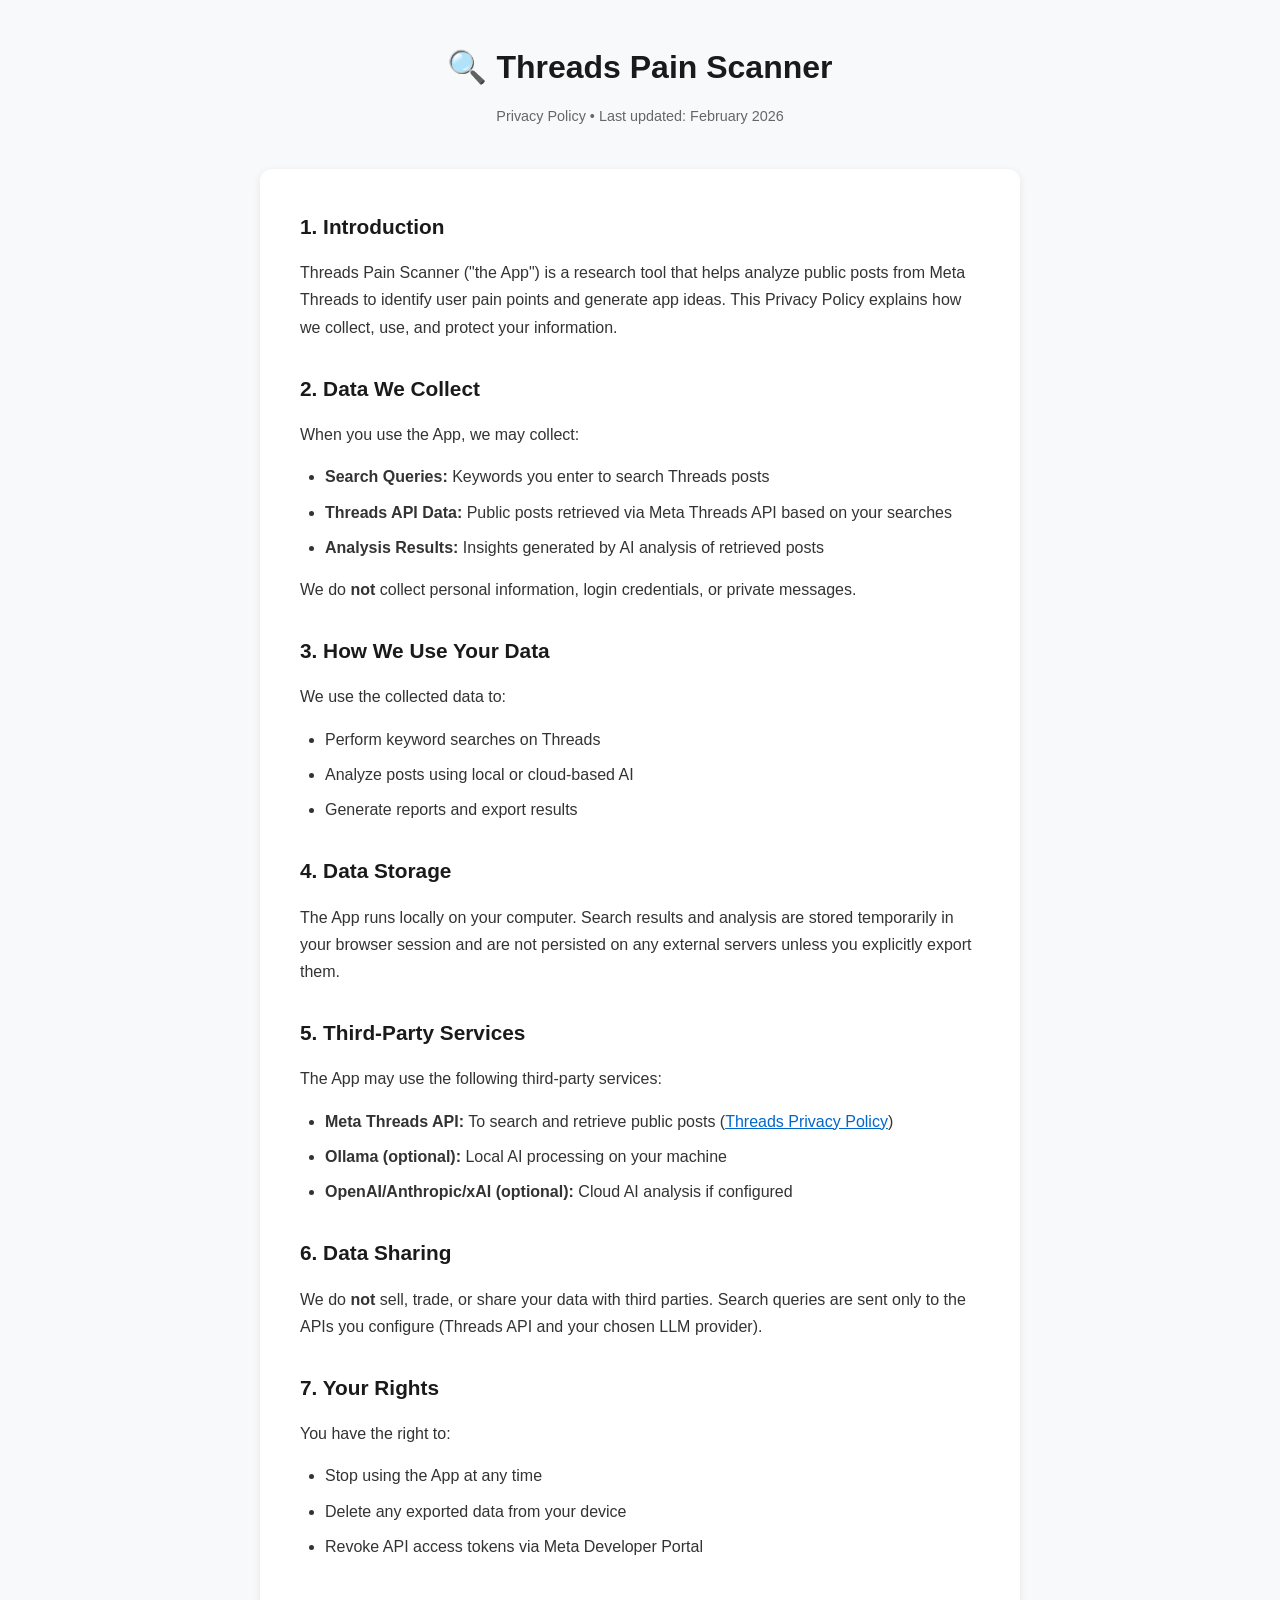
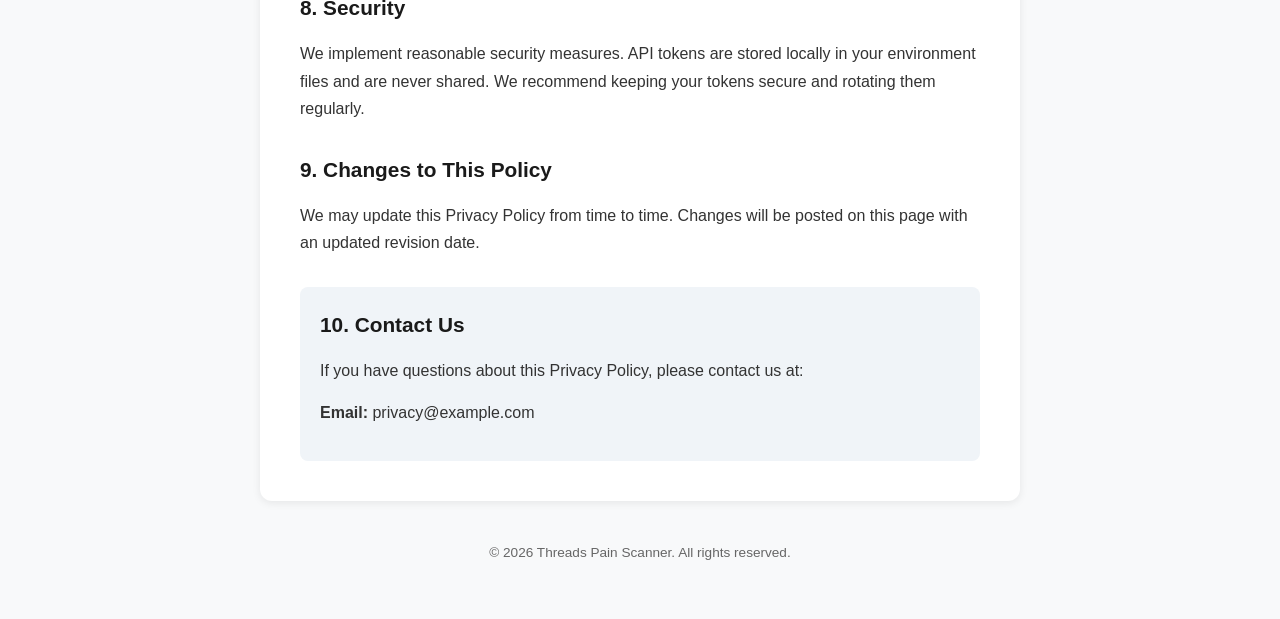
==== docs/privacy.html @ 6337483a "Add privacy policy for Meta App Review" ====
<!DOCTYPE html>
<html lang="ru">

<head>
    <meta charset="UTF-8">
    <meta name="viewport" content="width=device-width, initial-scale=1.0">
    <title>Privacy Policy — Threads Pain Scanner</title>
    <style>
        * {
            margin: 0;
            padding: 0;
            box-sizing: border-box;
        }

        body {
            font-family: -apple-system, BlinkMacSystemFont, 'Segoe UI', Roboto, sans-serif;
            line-height: 1.7;
            color: #333;
            background: #f8f9fa;
        }

        .container {
            max-width: 800px;
            margin: 0 auto;
            padding: 40px 20px;
        }

        header {
            text-align: center;
            margin-bottom: 40px;
        }

        h1 {
            font-size: 2rem;
            margin-bottom: 10px;
            color: #1a1a1a;
        }

        .last-updated {
            color: #666;
            font-size: 0.9rem;
        }

        .content {
            background: white;
            padding: 40px;
            border-radius: 12px;
            box-shadow: 0 2px 8px rgba(0, 0, 0, 0.08);
        }

        h2 {
            font-size: 1.3rem;
            margin: 30px 0 15px;
            color: #1a1a1a;
        }

        h2:first-child {
            margin-top: 0;
        }

        p,
        ul {
            margin-bottom: 15px;
        }

        ul {
            padding-left: 25px;
        }

        li {
            margin-bottom: 8px;
        }

        a {
            color: #0066cc;
        }

        .contact {
            background: #f0f4f8;
            padding: 20px;
            border-radius: 8px;
            margin-top: 30px;
        }

        footer {
            text-align: center;
            margin-top: 40px;
            color: #666;
            font-size: 0.85rem;
        }
    </style>
</head>

<body>
    <div class="container">
        <header>
            <h1>🔍 Threads Pain Scanner</h1>
            <p class="last-updated">Privacy Policy • Last updated: February 2026</p>
        </header>

        <div class="content">
            <h2>1. Introduction</h2>
            <p>Threads Pain Scanner ("the App") is a research tool that helps analyze public posts from Meta Threads to
                identify user pain points and generate app ideas. This Privacy Policy explains how we collect, use, and
                protect your information.</p>

            <h2>2. Data We Collect</h2>
            <p>When you use the App, we may collect:</p>
            <ul>
                <li><strong>Search Queries:</strong> Keywords you enter to search Threads posts</li>
                <li><strong>Threads API Data:</strong> Public posts retrieved via Meta Threads API based on your
                    searches</li>
                <li><strong>Analysis Results:</strong> Insights generated by AI analysis of retrieved posts</li>
            </ul>
            <p>We do <strong>not</strong> collect personal information, login credentials, or private messages.</p>

            <h2>3. How We Use Your Data</h2>
            <p>We use the collected data to:</p>
            <ul>
                <li>Perform keyword searches on Threads</li>
                <li>Analyze posts using local or cloud-based AI</li>
                <li>Generate reports and export results</li>
            </ul>

            <h2>4. Data Storage</h2>
            <p>The App runs locally on your computer. Search results and analysis are stored temporarily in your browser
                session and are not persisted on any external servers unless you explicitly export them.</p>

            <h2>5. Third-Party Services</h2>
            <p>The App may use the following third-party services:</p>
            <ul>
                <li><strong>Meta Threads API:</strong> To search and retrieve public posts (<a
                        href="https://www.threads.net/privacy" target="_blank">Threads Privacy Policy</a>)</li>
                <li><strong>Ollama (optional):</strong> Local AI processing on your machine</li>
                <li><strong>OpenAI/Anthropic/xAI (optional):</strong> Cloud AI analysis if configured</li>
            </ul>

            <h2>6. Data Sharing</h2>
            <p>We do <strong>not</strong> sell, trade, or share your data with third parties. Search queries are sent
                only to the APIs you configure (Threads API and your chosen LLM provider).</p>

            <h2>7. Your Rights</h2>
            <p>You have the right to:</p>
            <ul>
                <li>Stop using the App at any time</li>
                <li>Delete any exported data from your device</li>
                <li>Revoke API access tokens via Meta Developer Portal</li>
            </ul>

            <h2>8. Security</h2>
            <p>We implement reasonable security measures. API tokens are stored locally in your environment files and
                are never shared. We recommend keeping your tokens secure and rotating them regularly.</p>

            <h2>9. Changes to This Policy</h2>
            <p>We may update this Privacy Policy from time to time. Changes will be posted on this page with an updated
                revision date.</p>

            <div class="contact">
                <h2>10. Contact Us</h2>
                <p>If you have questions about this Privacy Policy, please contact us at:</p>
                <p><strong>Email:</strong> privacy@example.com</p>
            </div>
        </div>

        <footer>
            <p>© 2026 Threads Pain Scanner. All rights reserved.</p>
        </footer>
    </div>
</body>

</html>
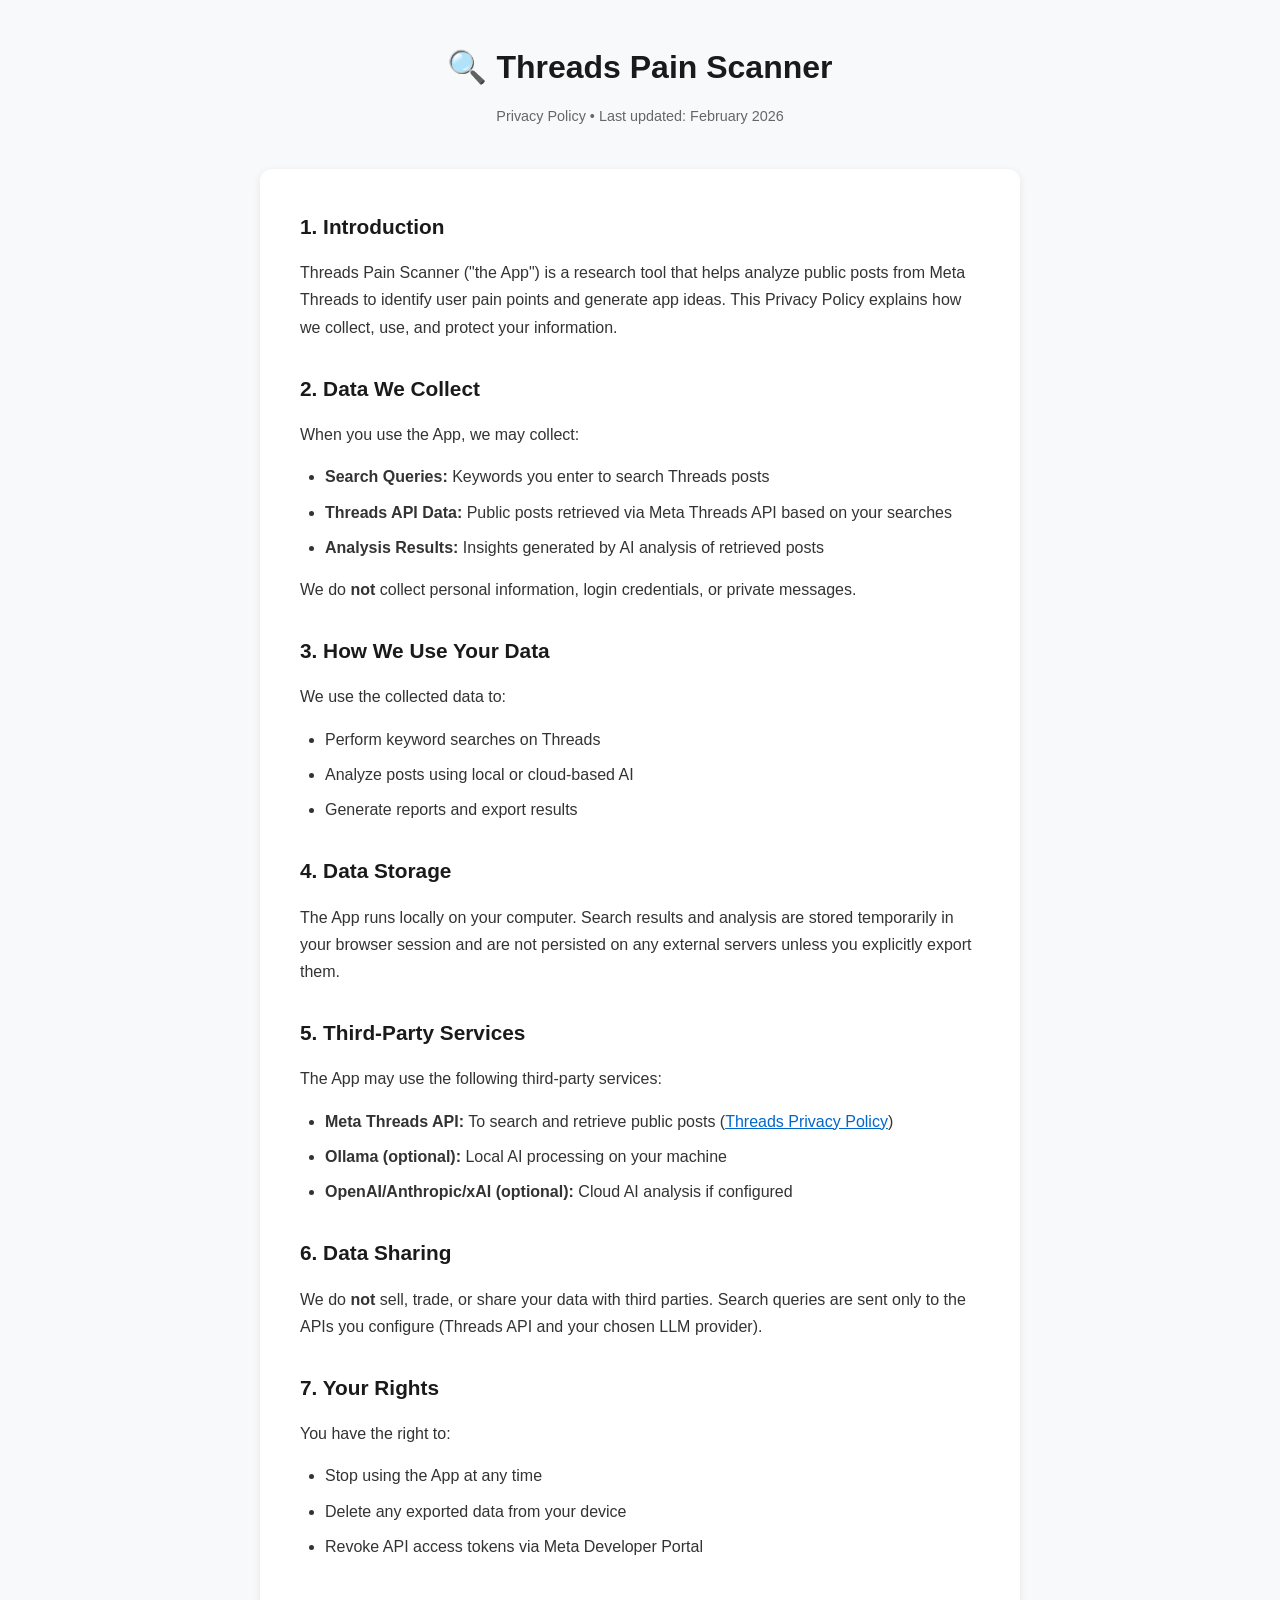
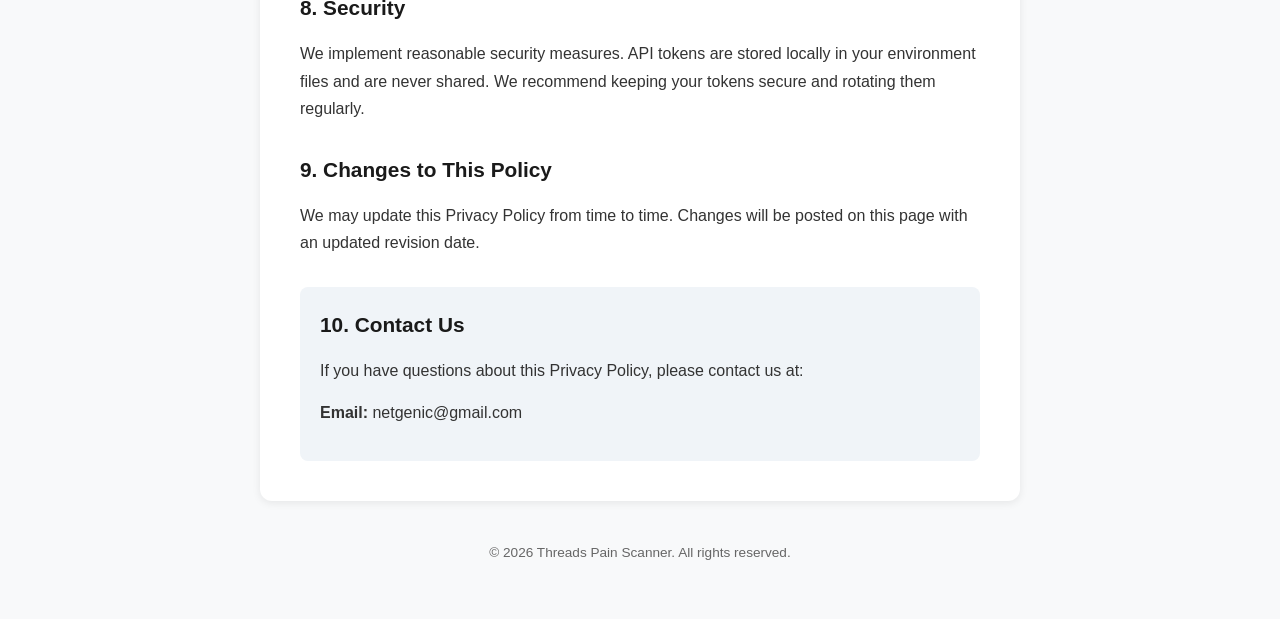
==== commit 352a60d6: "Update privacy email" ====
--- a/docs/privacy.html
+++ b/docs/privacy.html
@@ -158,7 +158,7 @@
             <div class="contact">
                 <h2>10. Contact Us</h2>
                 <p>If you have questions about this Privacy Policy, please contact us at:</p>
-                <p><strong>Email:</strong> privacy@example.com</p>
+                <p><strong>Email:</strong> netgenic@gmail.com</p>
             </div>
         </div>
 
